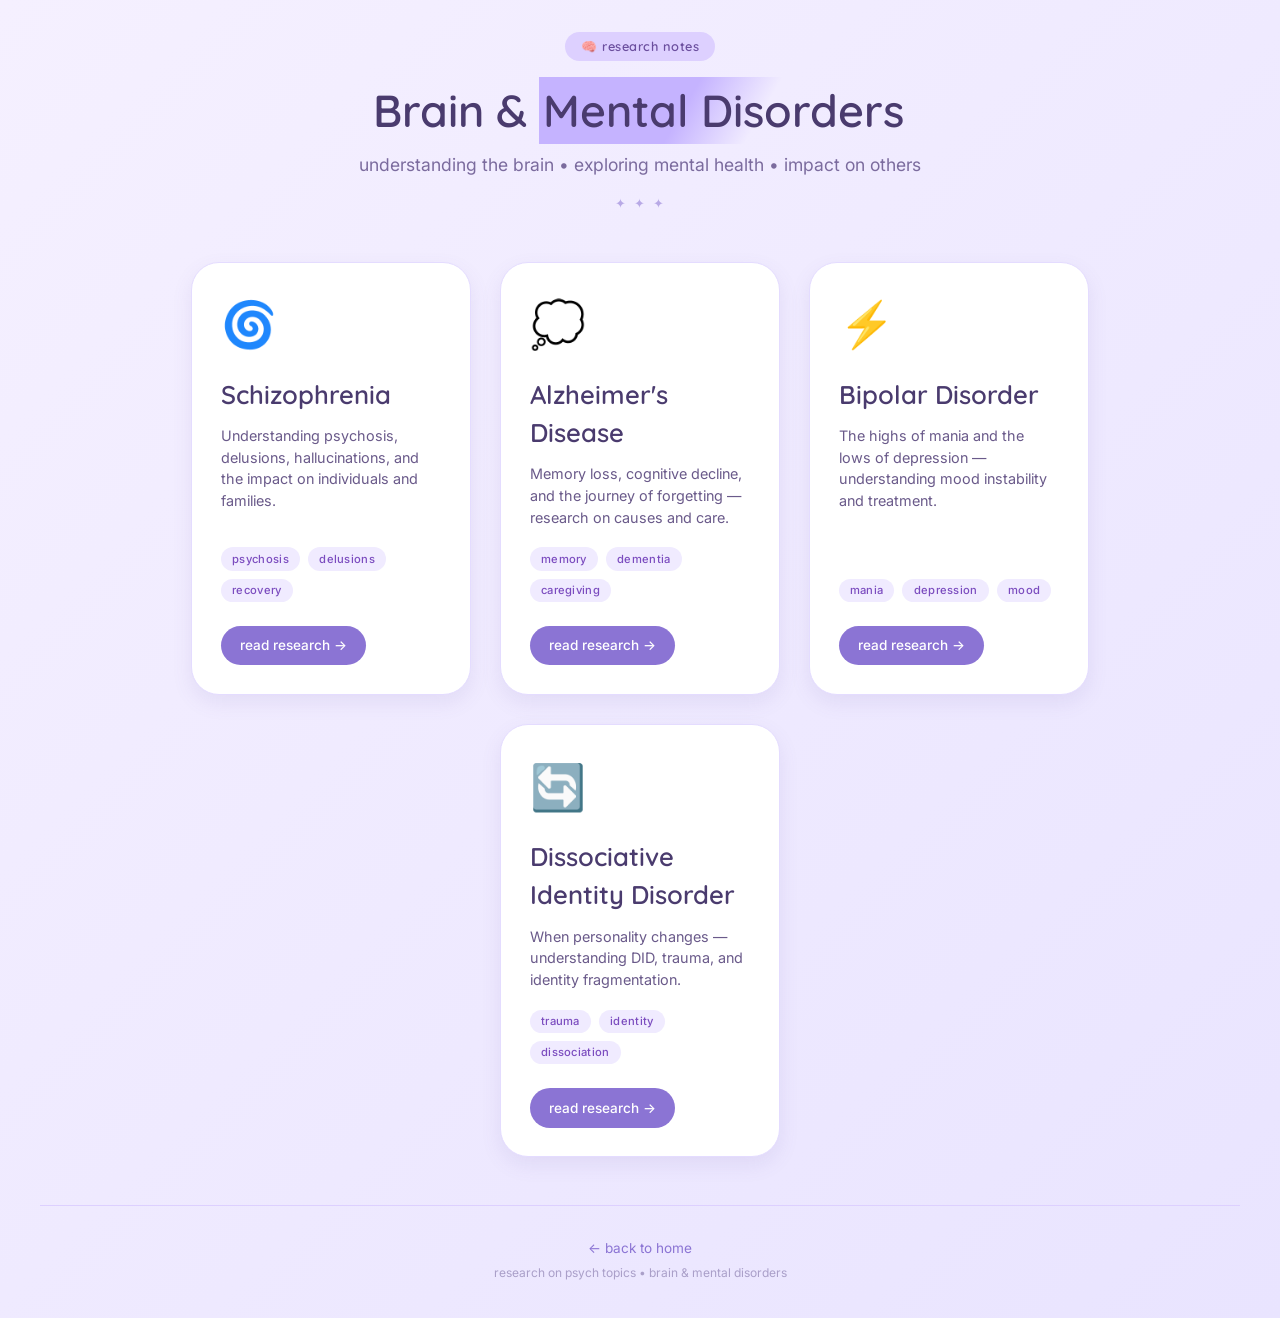
==== brain-disorders/index.html @ 742226ef "Create index.html" ====
<!DOCTYPE html>
<html lang="en">
<head>
  <meta charset="UTF-8">
  <meta name="viewport" content="width=device-width, initial-scale=1.0">
  <title>Brain & Mental Disorders ✨</title>
  <link rel="stylesheet" href="../style.css">
  <link href="https://fonts.googleapis.com/css2?family=Inter:opsz,wght@14..32,300..700&family=Quicksand:wght@400;500;600&display=swap" rel="stylesheet">
</head>
<body>

  <div class="container">
    <header>
      <div class="header-badge">🧠 research notes</div>
      <h1>Brain & <span class="highlight">Mental Disorders</span></h1>
      <p class="tagline">understanding the brain • exploring mental health • impact on others</p>
      <div class="divider">✦ ✦ ✦</div>
    </header>

    <main>
      <div class="topic-card">
        <div class="card-icon">🌀</div>
        <h2>Schizophrenia</h2>
        <p>Understanding psychosis, delusions, hallucinations, and the impact on individuals and families.</p>
        <div class="card-tags">
          <span>psychosis</span>
          <span>delusions</span>
          <span>recovery</span>
        </div>
        <a href="schizophrenia/index.html" class="card-link">read research →</a>
      </div>

      <div class="topic-card">
        <div class="card-icon">💭</div>
        <h2>Alzheimer's Disease</h2>
        <p>Memory loss, cognitive decline, and the journey of forgetting — research on causes and care.</p>
        <div class="card-tags">
          <span>memory</span>
          <span>dementia</span>
          <span>caregiving</span>
        </div>
        <a href="alzheimers/index.html" class="card-link">read research →</a>
      </div>

      <div class="topic-card">
        <div class="card-icon">⚡</div>
        <h2>Bipolar Disorder</h2>
        <p>The highs of mania and the lows of depression — understanding mood instability and treatment.</p>
        <div class="card-tags">
          <span>mania</span>
          <span>depression</span>
          <span>mood</span>
        </div>
        <a href="bipolar/index.html" class="card-link">read research →</a>
      </div>

      <div class="topic-card">
        <div class="card-icon">🔄</div>
        <h2>Dissociative Identity Disorder</h2>
        <p>When personality changes — understanding DID, trauma, and identity fragmentation.</p>
        <div class="card-tags">
          <span>trauma</span>
          <span>identity</span>
          <span>dissociation</span>
        </div>
        <a href="dissociative-identity/index.html" class="card-link">read research →</a>
      </div>
    </main>

    <footer>
      <p><a href="../index.html" style="color: #8b74d4; text-decoration: none;">← back to home</a></p>
      <p class="footer-note">research on psych topics • brain & mental disorders</p>
    </footer>
  </div>

</body>
  </html>
---- style.css ----
/* Base styles */
* {
  margin: 0;
  padding: 0;
  box-sizing: border-box;
}

body {
  font-family: 'Inter', sans-serif;
  background: linear-gradient(135deg, #f5f0ff 0%, #e9e4ff 100%);
  color: #2d2b3a;
  line-height: 1.5;
  padding: 2rem 1.5rem;
  min-height: 100vh;
}

.container {
  max-width: 1200px;
  margin: 0 auto;
}

/* Header styles */
header {
  text-align: center;
  margin-bottom: 3rem;
}

.header-badge {
  display: inline-block;
  background: #ddd0ff;
  color: #6b4e9e;
  font-size: 0.8rem;
  font-weight: 600;
  padding: 0.3rem 1rem;
  border-radius: 30px;
  letter-spacing: 0.5px;
  margin-bottom: 1rem;
  font-family: 'Quicksand', sans-serif;
}

h1 {
  font-size: 2.8rem;
  font-weight: 600;
  font-family: 'Quicksand', sans-serif;
  margin-bottom: 0.5rem;
  color: #4a3b6e;
}

.highlight {
  background: linear-gradient(120deg, #c5b3ff 0%, #c5b3ff 40%, transparent 60%);
  padding: 0 0.2rem;
  display: inline-block;
}

.tagline {
  font-size: 1.1rem;
  color: #7b6b9e;
  font-weight: 400;
  margin-top: 0.25rem;
}

.divider {
  color: #b8a9e6;
  font-size: 0.8rem;
  letter-spacing: 2px;
  margin-top: 1rem;
}

/* Card grid */
main {
  display: flex;
  flex-wrap: wrap;
  gap: 1.8rem;
  justify-content: center;
  margin-bottom: 3rem;
}

.topic-card {
  background: white;
  border-radius: 28px;
  padding: 1.8rem;
  width: 280px;
  box-shadow: 0 8px 20px rgba(106, 90, 165, 0.1);
  transition: all 0.25s ease;
  border: 1px solid #e4dcff;
  display: flex;
  flex-direction: column;
  position: relative;
}

.topic-card:hover {
  transform: translateY(-6px);
  box-shadow: 0 18px 30px rgba(106, 90, 165, 0.15);
  border-color: #b8a3ff;
}

.card-icon {
  font-size: 2.8rem;
  margin-bottom: 1rem;
}

.topic-card h2 {
  font-size: 1.6rem;
  font-weight: 600;
  font-family: 'Quicksand', sans-serif;
  color: #4a3b6e;
  margin-bottom: 0.75rem;
}

.topic-card p {
  color: #6a5a8a;
  font-size: 0.9rem;
  margin-bottom: 1.2rem;
  line-height: 1.5;
  flex-grow: 1;
}

.card-tags {
  display: flex;
  flex-wrap: wrap;
  gap: 0.5rem;
  margin-bottom: 1.5rem;
}

.card-tags span {
  background: #f0ebff;
  color: #7b4cbf;
  font-size: 0.7rem;
  font-weight: 500;
  padding: 0.2rem 0.7rem;
  border-radius: 20px;
  letter-spacing: 0.3px;
}

.card-link {
  display: inline-block;
  background: #8b74d4;
  color: white;
  text-decoration: none;
  padding: 0.6rem 1.2rem;
  border-radius: 40px;
  font-size: 0.85rem;
  font-weight: 500;
  text-align: center;
  transition: background 0.2s ease;
  margin-top: auto;
  align-self: flex-start;
}

.card-link:hover {
  background: #6b4e9e;
  transform: scale(0.98);
}

/* Footer */
footer {
  text-align: center;
  padding-top: 2rem;
  border-top: 1px solid #ddd0ff;
  color: #8f82b3;
  font-size: 0.85rem;
}

footer p {
  margin-bottom: 0.3rem;
}

.footer-note {
  font-size: 0.75rem;
  opacity: 0.7;
}

/* Responsive */
@media (max-width: 680px) {
  body {
    padding: 1.5rem;
  }
  
  h1 {
    font-size: 2rem;
  }
  
  .topic-card {
    width: 100%;
    max-width: 340px;
  }
    }
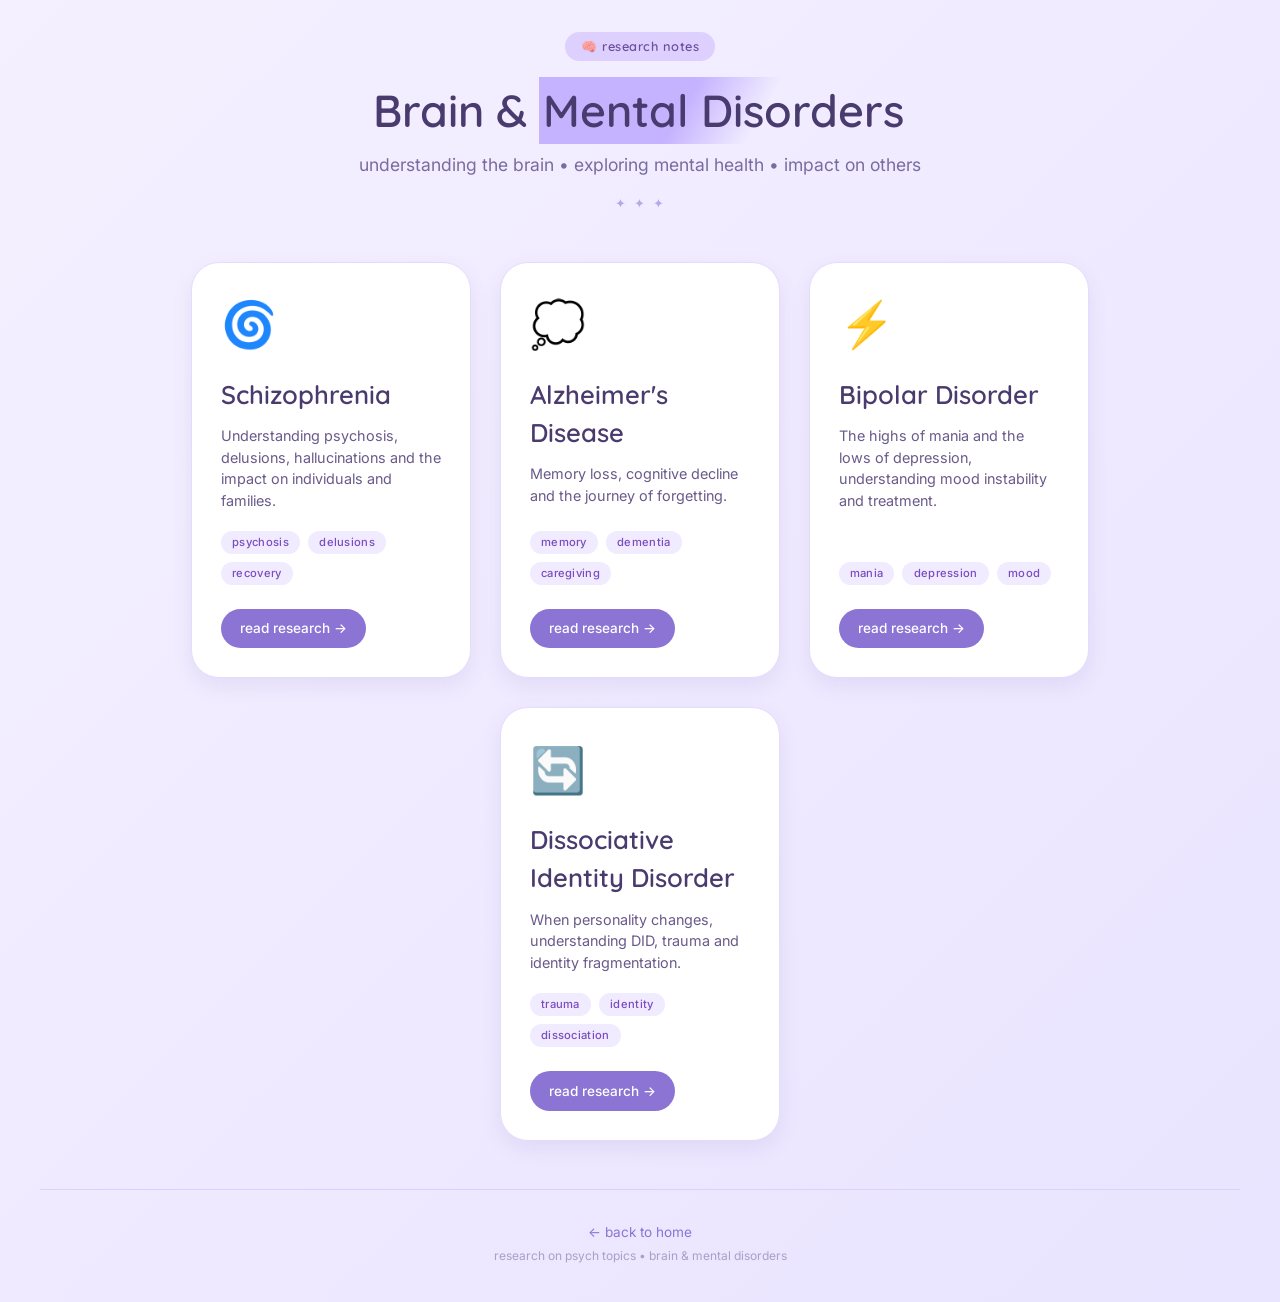
==== commit 1445b63a: "Update index.html" ====
--- a/brain-disorders/index.html
+++ b/brain-disorders/index.html
@@ -21,7 +21,7 @@
       <div class="topic-card">
         <div class="card-icon">🌀</div>
         <h2>Schizophrenia</h2>
-        <p>Understanding psychosis, delusions, hallucinations, and the impact on individuals and families.</p>
+        <p>Understanding psychosis, delusions, hallucinations and the impact on individuals and families.</p>
         <div class="card-tags">
           <span>psychosis</span>
           <span>delusions</span>
@@ -33,7 +33,7 @@
       <div class="topic-card">
         <div class="card-icon">💭</div>
         <h2>Alzheimer's Disease</h2>
-        <p>Memory loss, cognitive decline, and the journey of forgetting — research on causes and care.</p>
+        <p>Memory loss, cognitive decline and the journey of forgetting.</p>
         <div class="card-tags">
           <span>memory</span>
           <span>dementia</span>
@@ -45,7 +45,7 @@
       <div class="topic-card">
         <div class="card-icon">⚡</div>
         <h2>Bipolar Disorder</h2>
-        <p>The highs of mania and the lows of depression — understanding mood instability and treatment.</p>
+        <p>The highs of mania and the lows of depression, understanding mood instability and treatment.</p>
         <div class="card-tags">
           <span>mania</span>
           <span>depression</span>
@@ -57,7 +57,7 @@
       <div class="topic-card">
         <div class="card-icon">🔄</div>
         <h2>Dissociative Identity Disorder</h2>
-        <p>When personality changes — understanding DID, trauma, and identity fragmentation.</p>
+        <p>When personality changes, understanding DID, trauma and identity fragmentation.</p>
         <div class="card-tags">
           <span>trauma</span>
           <span>identity</span>
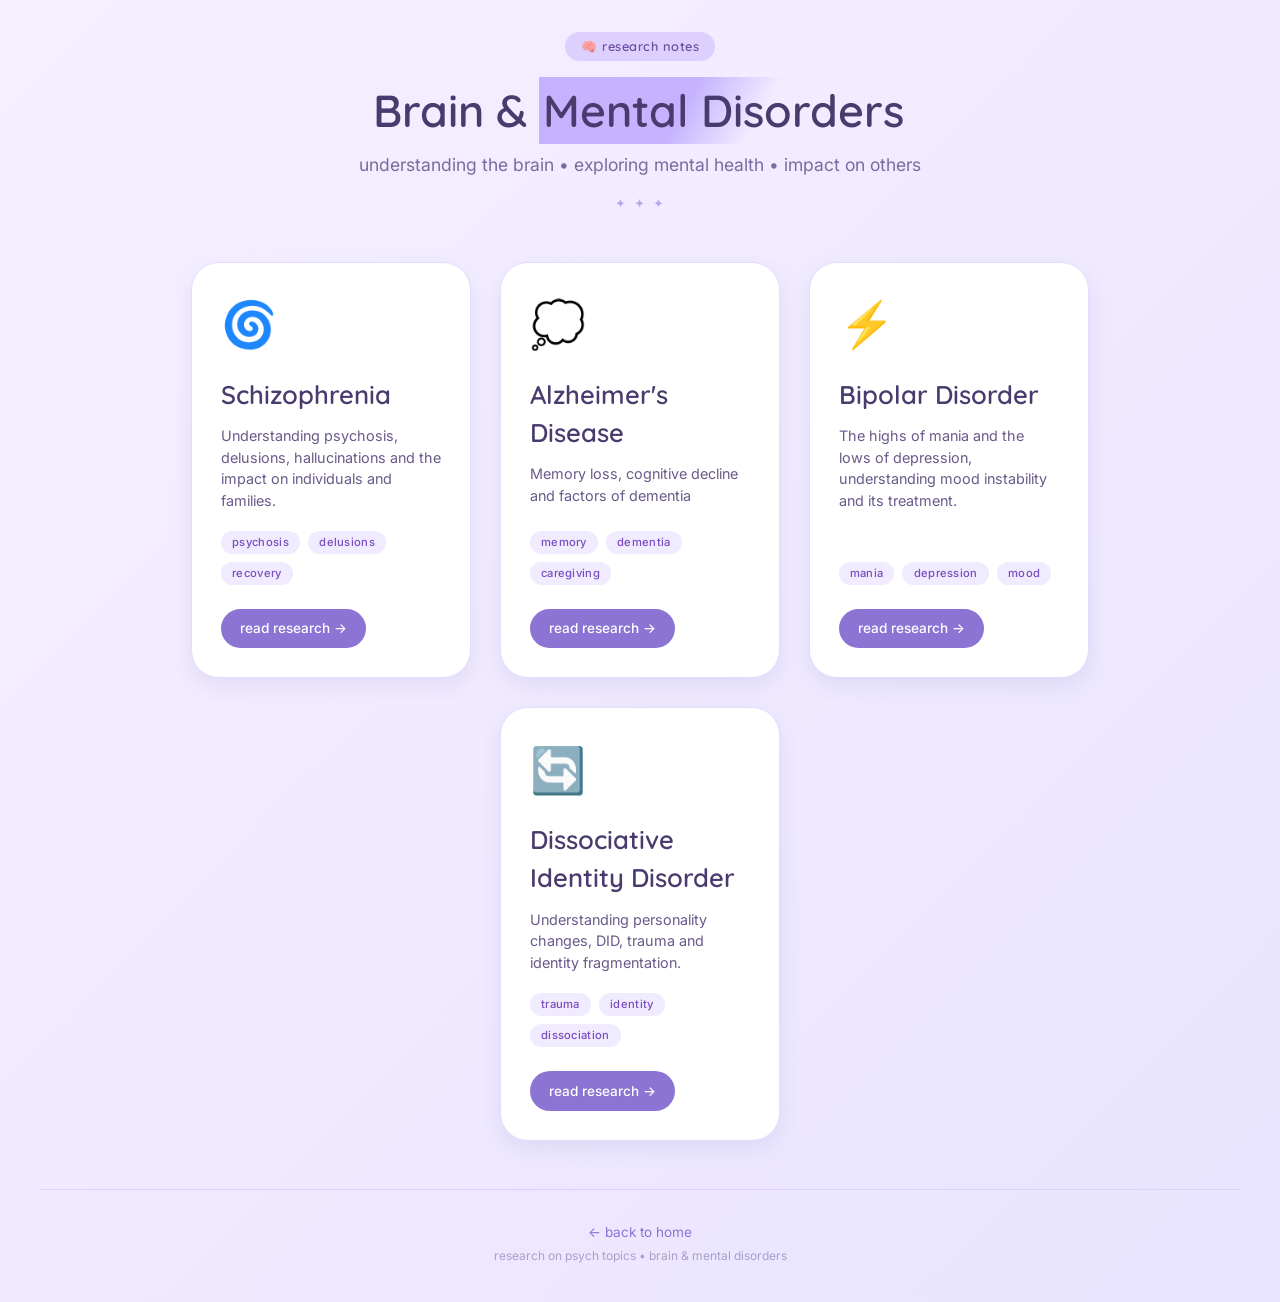
==== commit 37e30989: "Update index.html" ====
--- a/brain-disorders/index.html
+++ b/brain-disorders/index.html
@@ -33,7 +33,7 @@
       <div class="topic-card">
         <div class="card-icon">💭</div>
         <h2>Alzheimer's Disease</h2>
-        <p>Memory loss, cognitive decline and the journey of forgetting.</p>
+        <p>Memory loss, cognitive decline and factors of dementia</p>
         <div class="card-tags">
           <span>memory</span>
           <span>dementia</span>
@@ -45,7 +45,7 @@
       <div class="topic-card">
         <div class="card-icon">⚡</div>
         <h2>Bipolar Disorder</h2>
-        <p>The highs of mania and the lows of depression, understanding mood instability and treatment.</p>
+        <p>The highs of mania and the lows of depression, understanding mood instability and its treatment.</p>
         <div class="card-tags">
           <span>mania</span>
           <span>depression</span>
@@ -57,7 +57,7 @@
       <div class="topic-card">
         <div class="card-icon">🔄</div>
         <h2>Dissociative Identity Disorder</h2>
-        <p>When personality changes, understanding DID, trauma and identity fragmentation.</p>
+        <p>Understanding personality changes, DID, trauma and identity fragmentation.</p>
         <div class="card-tags">
           <span>trauma</span>
           <span>identity</span>
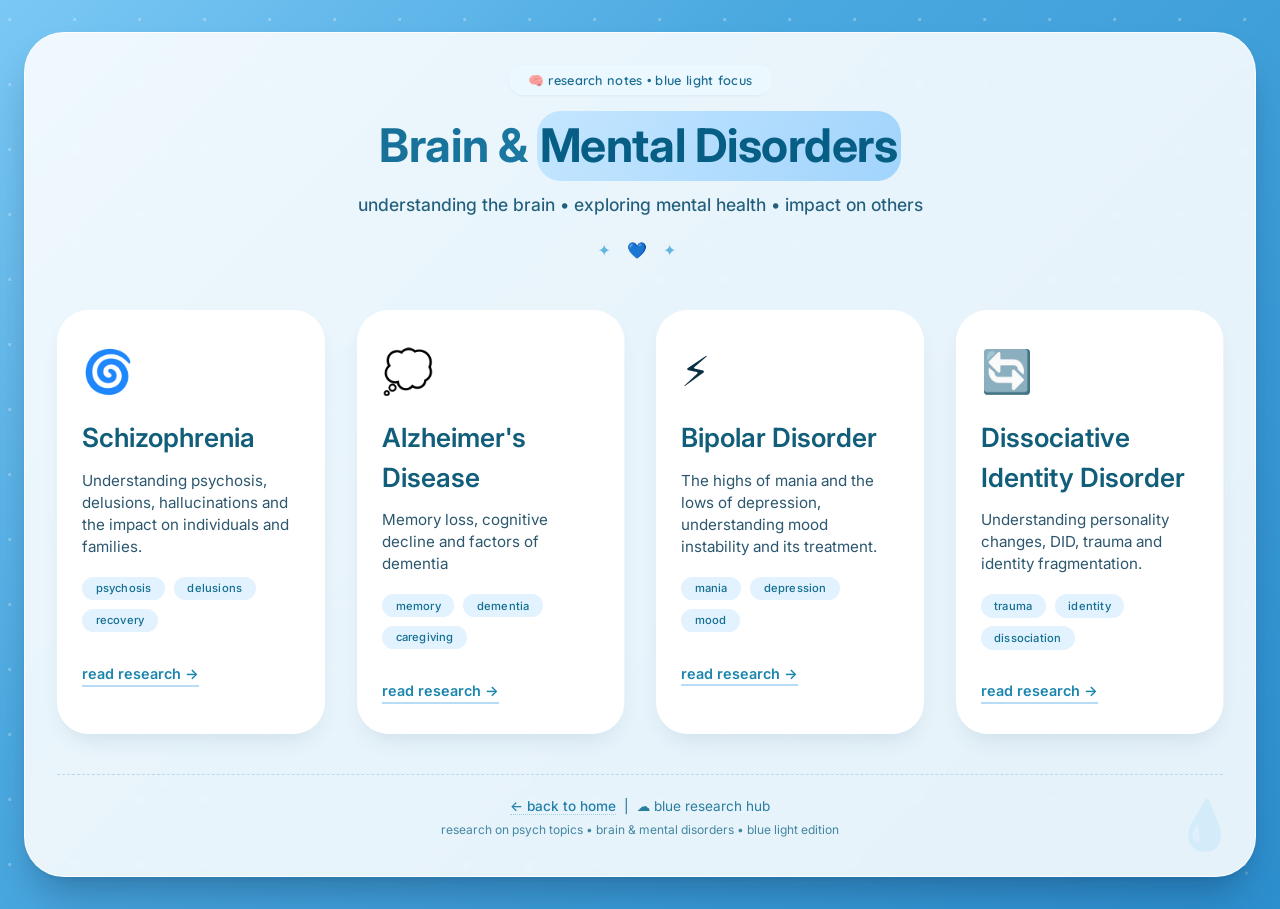
==== commit a071fec1: "Update index.html" ====
--- a/brain-disorders/index.html
+++ b/brain-disorders/index.html
@@ -3,75 +3,323 @@
 <head>
   <meta charset="UTF-8">
   <meta name="viewport" content="width=device-width, initial-scale=1.0">
-  <title>Brain & Mental Disorders ✨</title>
-  <link rel="stylesheet" href="../style.css">
+  <title>Brain & Mental Disorders ☁️🔵 Blue Light Edition</title>
+  <!-- Google Fonts for clean, modern typography -->
   <link href="https://fonts.googleapis.com/css2?family=Inter:opsz,wght@14..32,300..700&family=Quicksand:wght@400;500;600&display=swap" rel="stylesheet">
+  <style>
+    * {
+      margin: 0;
+      padding: 0;
+      box-sizing: border-box;
+    }
+
+    body {
+      /* DEEP & BRIGHT BLUISH BLUE LIGHT — vibrant, airy, electric sky tone */
+      background: linear-gradient(135deg, #7bc8f5 0%, #4ba9e0 35%, #2d8fcf 100%);
+      /* even more blueish, fresh & luminous */
+      font-family: 'Inter', 'Quicksand', system-ui, -apple-system, 'Segoe UI', sans-serif;
+      color: #0a2f42;
+      line-height: 1.5;
+      padding: 2rem 1.5rem;
+      min-height: 100vh;
+    }
+
+    /* lively bubble / light dots overlay for playful blue depth */
+    body::before {
+      content: "";
+      position: fixed;
+      top: 0;
+      left: 0;
+      width: 100%;
+      height: 100%;
+      background-image: radial-gradient(circle at 15% 30%, rgba(255, 255, 255, 0.28) 2%, transparent 2.5%),
+                        radial-gradient(circle at 85% 70%, rgba(255, 250, 210, 0.2) 1.2%, transparent 2%);
+      background-size: 65px 65px, 90px 90px;
+      pointer-events: none;
+      z-index: 0;
+    }
+
+    .container {
+      max-width: 1280px;
+      margin: 0 auto;
+      background-color: rgba(255, 255, 255, 0.88);
+      backdrop-filter: blur(2px);
+      border-radius: 2.5rem;
+      padding: 2rem 2rem 2rem 2rem;
+      box-shadow: 0 25px 40px -12px rgba(0, 30, 60, 0.35), 0 2px 6px rgba(0,0,0,0.05);
+      transition: all 0.2s ease;
+      position: relative;
+      z-index: 2;
+      border: 1px solid rgba(255, 255, 255, 0.8);
+    }
+
+    header {
+      text-align: center;
+      margin-bottom: 3rem;
+    }
+
+    .header-badge {
+      display: inline-block;
+      background: #d9efff;
+      padding: 0.35rem 1.2rem;
+      border-radius: 60px;
+      font-size: 0.8rem;
+      font-weight: 600;
+      letter-spacing: 0.3px;
+      color: #1a6c91;
+      backdrop-filter: blur(2px);
+      background-color: rgba(235, 248, 255, 0.95);
+      margin-bottom: 1rem;
+      font-family: 'Quicksand', sans-serif;
+      box-shadow: 0 1px 3px rgba(0,0,0,0.05);
+    }
+
+    h1 {
+      font-size: 2.9rem;
+      font-weight: 700;
+      background: linear-gradient(135deg, #0e5c82, #1d7ea8, #339ac7);
+      background-clip: text;
+      -webkit-background-clip: text;
+      color: transparent;
+      margin-bottom: 0.7rem;
+      letter-spacing: -0.01em;
+    }
+
+    .highlight {
+      background: linear-gradient(120deg, #c4e6ff, #a2d4fc);
+      padding: 0 0.2rem;
+      border-radius: 24px;
+      color: #075e84;
+      display: inline-block;
+    }
+
+    .tagline {
+      font-size: 1.1rem;
+      color: #235f7c;
+      font-weight: 470;
+      margin-top: 0.3rem;
+    }
+
+    .divider {
+      font-size: 1rem;
+      letter-spacing: 6px;
+      color: #64b5e0;
+      margin-top: 1.2rem;
+    }
+
+    /* cards grid – 4 cards for mental disorders */
+    main {
+      display: flex;
+      flex-wrap: wrap;
+      gap: 2rem;
+      justify-content: center;
+      margin: 2rem 0 2.5rem;
+    }
+
+    .topic-card {
+      background: rgba(255, 255, 255, 0.94);
+      backdrop-filter: blur(2px);
+      border-radius: 2rem;
+      padding: 1.8rem 1.5rem 1.8rem 1.5rem;
+      flex: 1;
+      min-width: 240px;
+      max-width: 340px;
+      transition: transform 0.2s ease, box-shadow 0.25s ease;
+      box-shadow: 0 12px 22px -8px rgba(0, 70, 100, 0.12);
+      border: 1px solid rgba(255, 255, 255, 0.8);
+    }
+
+    .topic-card:hover {
+      transform: translateY(-6px);
+      box-shadow: 0 28px 32px -12px rgba(18, 85, 120, 0.3);
+      background: white;
+      border-color: #b7def5;
+    }
+
+    .card-icon {
+      font-size: 2.6rem;
+      margin-bottom: 1rem;
+    }
+
+    .topic-card h2 {
+      font-size: 1.65rem;
+      font-weight: 600;
+      color: #115e7a;
+      margin-bottom: 0.75rem;
+    }
+
+    .topic-card p {
+      color: #2c576e;
+      font-size: 0.95rem;
+      margin-bottom: 1.2rem;
+      line-height: 1.45;
+    }
+
+    .card-tags {
+      display: flex;
+      flex-wrap: wrap;
+      gap: 0.55rem;
+      margin-bottom: 1.8rem;
+    }
+
+    .card-tags span {
+      background: #e2f2fe;
+      padding: 0.2rem 0.85rem;
+      border-radius: 30px;
+      font-size: 0.7rem;
+      font-weight: 500;
+      color: #136f92;
+      letter-spacing: 0.2px;
+      transition: all 0.1s ease;
+    }
+
+    .card-link {
+      display: inline-flex;
+      align-items: center;
+      gap: 0.4rem;
+      font-weight: 600;
+      color: #1b86ad;
+      text-decoration: none;
+      border-bottom: 2px solid #b8dcf5;
+      transition: all 0.2s;
+      font-size: 0.9rem;
+    }
+
+    .card-link:hover {
+      color: #0e5d7c;
+      border-bottom-color: #2a8bb0;
+      gap: 0.65rem;
+    }
+
+    footer {
+      text-align: center;
+      margin-top: 2.5rem;
+      padding-top: 1rem;
+      border-top: 1px dashed #bbd9ec;
+      font-size: 0.85rem;
+      color: #1b6c8d;
+    }
+
+    footer p {
+      margin: 0.3rem 0;
+    }
+
+    footer a {
+      color: #217faa;
+      text-decoration: none;
+      font-weight: 500;
+      border-bottom: 1px dotted #a1cee8;
+      transition: all 0.2s;
+    }
+
+    footer a:hover {
+      color: #0c5779;
+      border-bottom-color: #0c6b8f;
+    }
+
+    .footer-note {
+      font-size: 0.75rem;
+      opacity: 0.8;
+    }
+
+    /* responsive */
+    @media (max-width: 780px) {
+      body {
+        padding: 1rem;
+      }
+      .container {
+        padding: 1.5rem;
+      }
+      h1 {
+        font-size: 2.2rem;
+      }
+      .topic-card {
+        max-width: 100%;
+      }
+    }
+
+    /* extra blue sparkle - light reflection effect */
+    .container::after {
+      content: "💧";
+      font-size: 3rem;
+      opacity: 0.12;
+      position: absolute;
+      bottom: 15px;
+      right: 20px;
+      pointer-events: none;
+      transform: rotate(5deg);
+    }
+  </style>
 </head>
 <body>
 
-  <div class="container">
-    <header>
-      <div class="header-badge">🧠 research notes</div>
-      <h1>Brain & <span class="highlight">Mental Disorders</span></h1>
-      <p class="tagline">understanding the brain • exploring mental health • impact on others</p>
-      <div class="divider">✦ ✦ ✦</div>
-    </header>
-
-    <main>
-      <div class="topic-card">
-        <div class="card-icon">🌀</div>
-        <h2>Schizophrenia</h2>
-        <p>Understanding psychosis, delusions, hallucinations and the impact on individuals and families.</p>
-        <div class="card-tags">
-          <span>psychosis</span>
-          <span>delusions</span>
-          <span>recovery</span>
-        </div>
-        <a href="schizophrenia/index.html" class="card-link">read research →</a>
+<div class="container">
+  <header>
+    <div class="header-badge">🧠 research notes • blue light focus</div>
+    <h1>Brain & <span class="highlight">Mental Disorders</span></h1>
+    <p class="tagline">understanding the brain • exploring mental health • impact on others</p>
+    <div class="divider">✦ 💙 ✦</div>
+  </header>
+
+  <main>
+    <!-- Schizophrenia card -->
+    <div class="topic-card">
+      <div class="card-icon">🌀</div>
+      <h2>Schizophrenia</h2>
+      <p>Understanding psychosis, delusions, hallucinations and the impact on individuals and families.</p>
+      <div class="card-tags">
+        <span>psychosis</span>
+        <span>delusions</span>
+        <span>recovery</span>
       </div>
-
-      <div class="topic-card">
-        <div class="card-icon">💭</div>
-        <h2>Alzheimer's Disease</h2>
-        <p>Memory loss, cognitive decline and factors of dementia</p>
-        <div class="card-tags">
-          <span>memory</span>
-          <span>dementia</span>
-          <span>caregiving</span>
-        </div>
-        <a href="alzheimers/index.html" class="card-link">read research →</a>
+      <a href="schizophrenia/index.html" class="card-link">read research →</a>
+    </div>
+
+    <!-- Alzheimer's Disease card -->
+    <div class="topic-card">
+      <div class="card-icon">💭</div>
+      <h2>Alzheimer's Disease</h2>
+      <p>Memory loss, cognitive decline and factors of dementia</p>
+      <div class="card-tags">
+        <span>memory</span>
+        <span>dementia</span>
+        <span>caregiving</span>
       </div>
-
-      <div class="topic-card">
-        <div class="card-icon">⚡</div>
-        <h2>Bipolar Disorder</h2>
-        <p>The highs of mania and the lows of depression, understanding mood instability and its treatment.</p>
-        <div class="card-tags">
-          <span>mania</span>
-          <span>depression</span>
-          <span>mood</span>
-        </div>
-        <a href="bipolar/index.html" class="card-link">read research →</a>
+      <a href="alzheimers/index.html" class="card-link">read research →</a>
+    </div>
+
+    <!-- Bipolar Disorder card -->
+    <div class="topic-card">
+      <div class="card-icon">⚡</div>
+      <h2>Bipolar Disorder</h2>
+      <p>The highs of mania and the lows of depression, understanding mood instability and its treatment.</p>
+      <div class="card-tags">
+        <span>mania</span>
+        <span>depression</span>
+        <span>mood</span>
       </div>
-
-      <div class="topic-card">
-        <div class="card-icon">🔄</div>
-        <h2>Dissociative Identity Disorder</h2>
-        <p>Understanding personality changes, DID, trauma and identity fragmentation.</p>
-        <div class="card-tags">
-          <span>trauma</span>
-          <span>identity</span>
-          <span>dissociation</span>
-        </div>
-        <a href="dissociative-identity/index.html" class="card-link">read research →</a>
+      <a href="bipolar/index.html" class="card-link">read research →</a>
+    </div>
+
+    <!-- Dissociative Identity Disorder card -->
+    <div class="topic-card">
+      <div class="card-icon">🔄</div>
+      <h2>Dissociative Identity Disorder</h2>
+      <p>Understanding personality changes, DID, trauma and identity fragmentation.</p>
+      <div class="card-tags">
+        <span>trauma</span>
+        <span>identity</span>
+        <span>dissociation</span>
       </div>
-    </main>
-
-    <footer>
-      <p><a href="../index.html" style="color: #8b74d4; text-decoration: none;">← back to home</a></p>
-      <p class="footer-note">research on psych topics • brain & mental disorders</p>
-    </footer>
-  </div>
+      <a href="dissociative-identity/index.html" class="card-link">read research →</a>
+    </div>
+  </main>
+
+  <footer>
+    <p><a href="../index.html">← back to home</a> &nbsp;|&nbsp; <span style="color:#297e9e;">☁️ blue research hub</span></p>
+    <p class="footer-note">research on psych topics • brain & mental disorders • blue light edition</p>
+  </footer>
+</div>
 
 </body>
-  </html>
+</html>
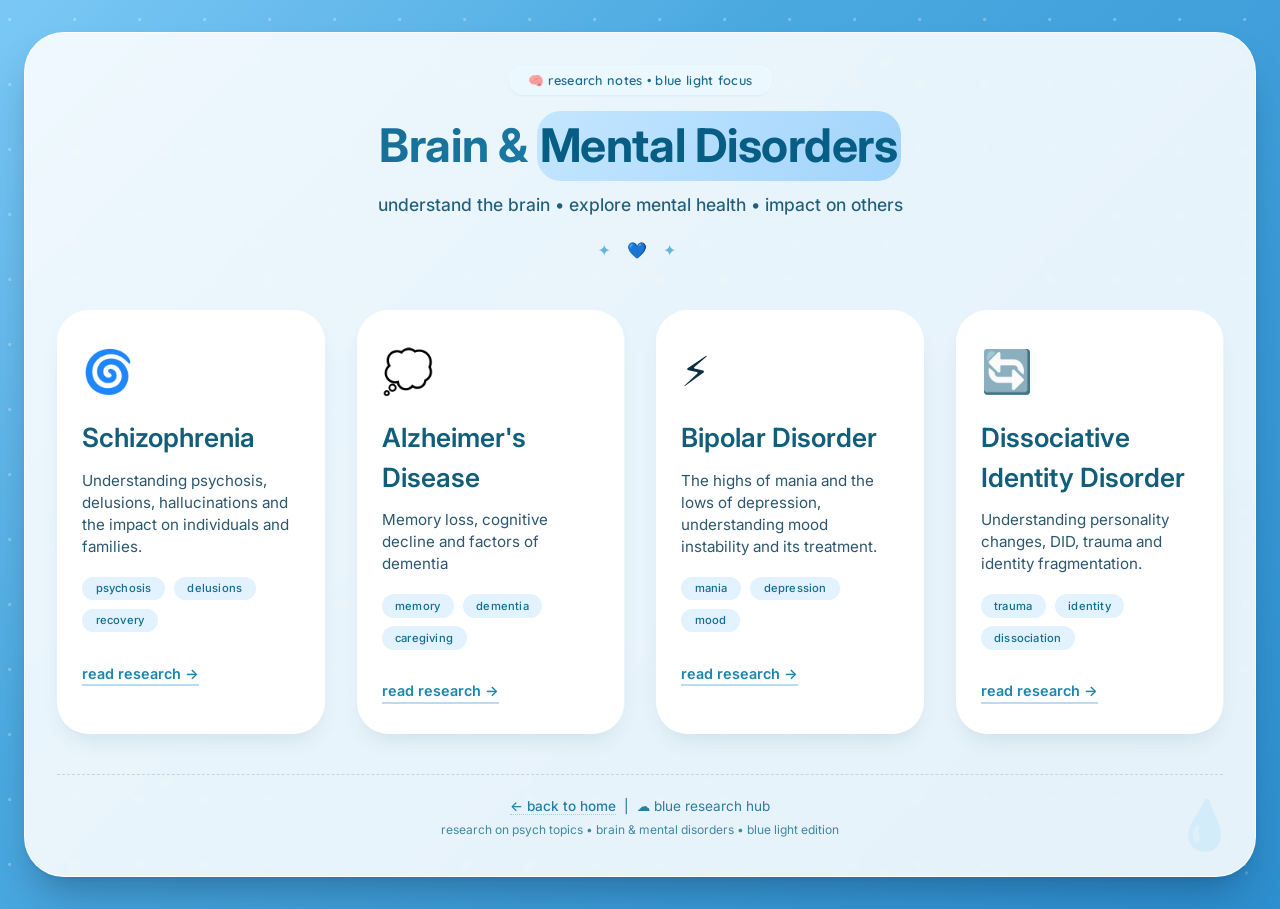
==== commit d9ca0342: "Update index.html" ====
--- a/brain-disorders/index.html
+++ b/brain-disorders/index.html
@@ -257,7 +257,7 @@
   <header>
     <div class="header-badge">🧠 research notes • blue light focus</div>
     <h1>Brain & <span class="highlight">Mental Disorders</span></h1>
-    <p class="tagline">understanding the brain • exploring mental health • impact on others</p>
+    <p class="tagline">understand the brain • explore mental health • impact on others</p>
     <div class="divider">✦ 💙 ✦</div>
   </header>
 
